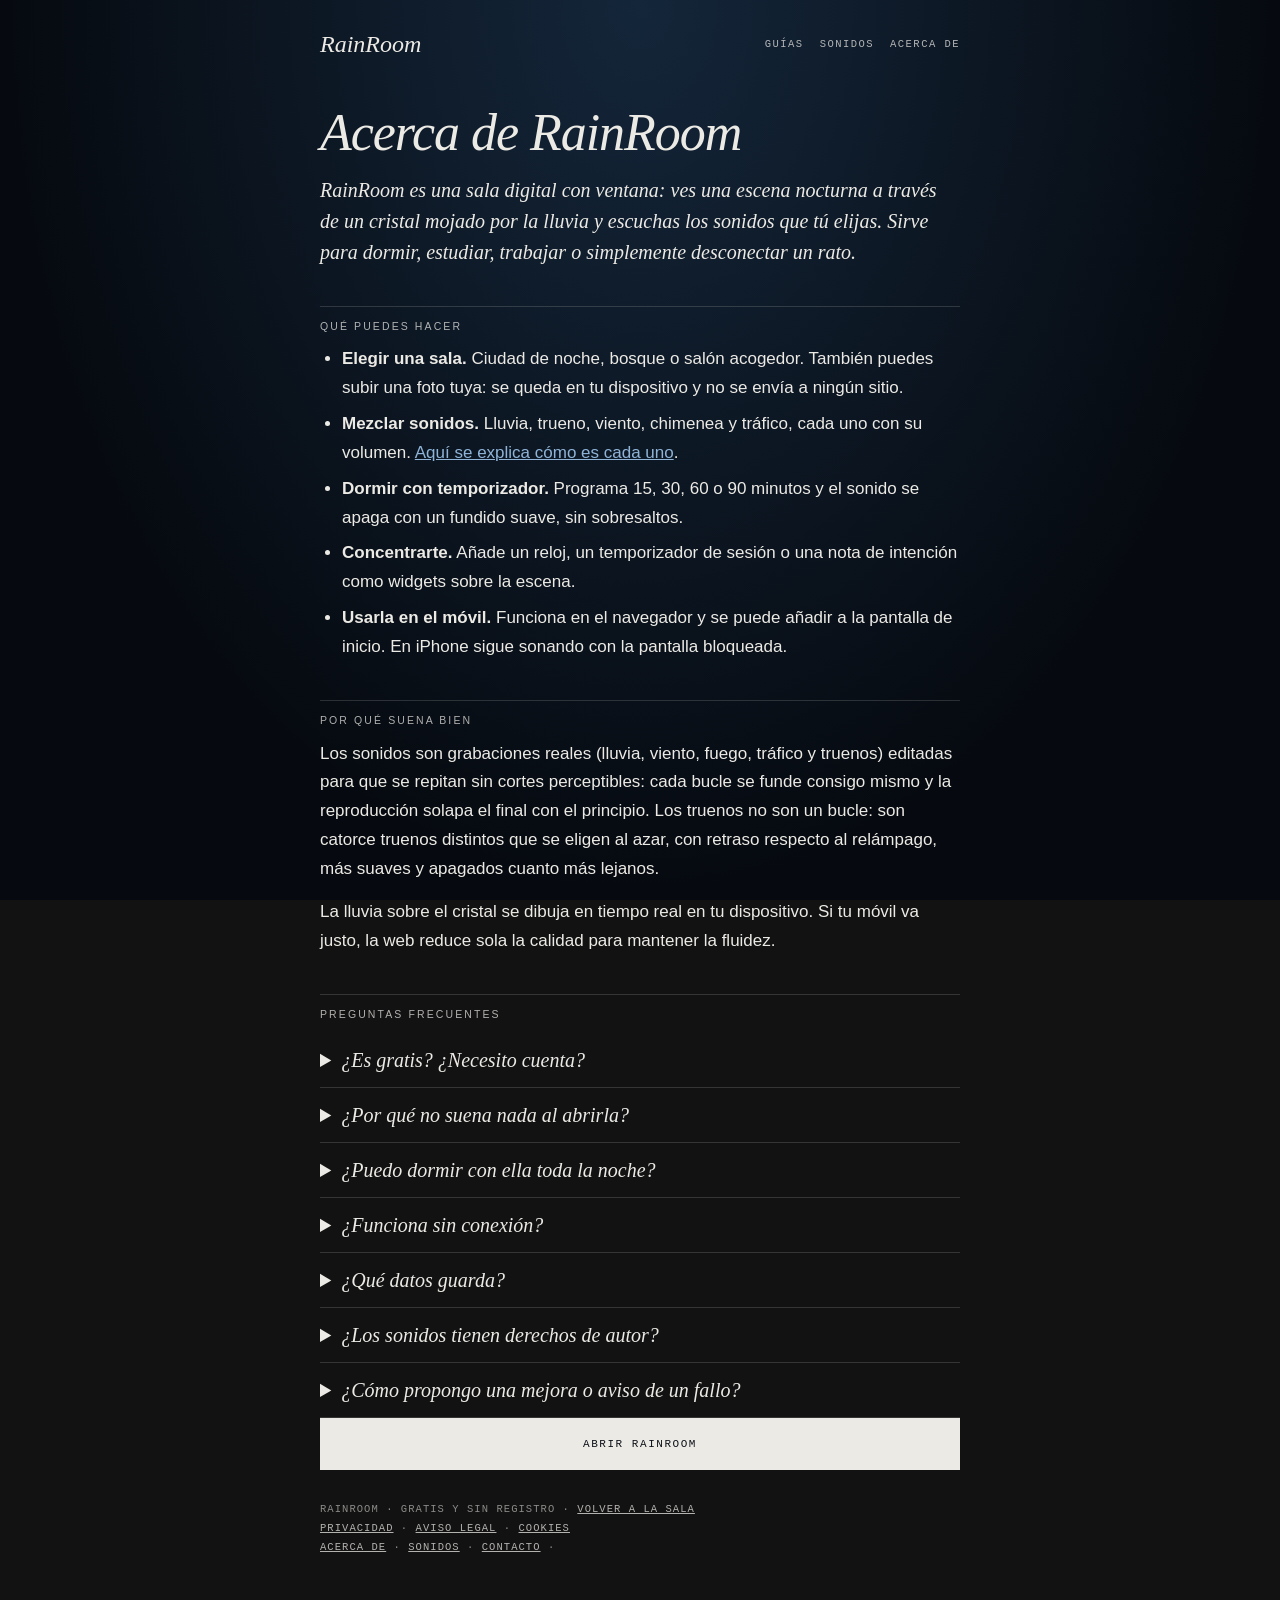
==== acerca/index.html @ 4879750f "Sonidos reales CC0, trueno por muestras y web preparada para AdSense - Audios de Freesound (CC0) com" ====
<!DOCTYPE html>
<html lang="es"><head><meta charset="UTF-8">
<meta name="viewport" content="width=device-width,initial-scale=1,viewport-fit=cover">
<meta name="theme-color" content="#060a10">
<title>Acerca de RainRoom · RainRoom</title>
<meta name="description" content="Qué es RainRoom, cómo funciona, qué incluye y respuestas a las preguntas más habituales.">
<link rel="canonical" href="https://rainrooms.vercel.app/acerca/">
<meta property="og:site_name" content="RainRoom"><meta property="og:type" content="website">
<meta property="og:title" content="Acerca de RainRoom · RainRoom"><meta property="og:description" content="Qué es RainRoom, cómo funciona, qué incluye y respuestas a las preguntas más habituales.">
<meta property="og:url" content="https://rainrooms.vercel.app/acerca/"><meta property="og:locale" content="es_ES">
<meta property="og:image" content="https://rainrooms.vercel.app/assets/og-image.png">
<meta name="twitter:card" content="summary_large_image">
<link rel="icon" href="data:image/svg+xml,%3Csvg xmlns='http://www.w3.org/2000/svg' viewBox='0 0 32 32'%3E%3Ccircle cx='16' cy='16' r='16' fill='%23060a10'/%3E%3Cpath d='M16 6c4 6 7 9 7 13a7 7 0 0 1-14 0c0-4 3-7 7-13z' fill='%239fd0ff'/%3E%3C/svg%3E">
<link rel="stylesheet" href="/guias/guias.css">
</head><body>
<header><a href="/">RainRoom</a><nav aria-label="Principal"><a href="/guias/">Guías</a><a href="/sonidos/">Sonidos</a><a href="/acerca/">Acerca de</a></nav></header>
<main>

<h1>Acerca de RainRoom</h1>
<p class="lead">RainRoom es una sala digital con ventana: ves una escena nocturna a través de un cristal mojado por la lluvia y escuchas los sonidos que tú elijas. Sirve para dormir, estudiar, trabajar o simplemente desconectar un rato.</p>
<aside class="ad" data-ad="content" hidden aria-label="Publicidad"><small>Publicidad</small><div class="adb"></div></aside>
<h2>Qué puedes hacer</h2>
<ul class="t"><li><strong>Elegir una sala.</strong> Ciudad de noche, bosque o salón acogedor. También puedes subir una foto tuya: se queda en tu dispositivo y no se envía a ningún sitio.</li>
<li><strong>Mezclar sonidos.</strong> Lluvia, trueno, viento, chimenea y tráfico, cada uno con su volumen. <a href="/sonidos/">Aquí se explica cómo es cada uno</a>.</li>
<li><strong>Dormir con temporizador.</strong> Programa 15, 30, 60 o 90 minutos y el sonido se apaga con un fundido suave, sin sobresaltos.</li>
<li><strong>Concentrarte.</strong> Añade un reloj, un temporizador de sesión o una nota de intención como widgets sobre la escena.</li>
<li><strong>Usarla en el móvil.</strong> Funciona en el navegador y se puede añadir a la pantalla de inicio. En iPhone sigue sonando con la pantalla bloqueada.</li></ul>
<h2>Por qué suena bien</h2>
<p>Los sonidos son grabaciones reales (lluvia, viento, fuego, tráfico y truenos) editadas para que se repitan sin cortes perceptibles: cada bucle se funde consigo mismo y la reproducción solapa el final con el principio. Los truenos no son un bucle: son catorce truenos distintos que se eligen al azar, con retraso respecto al relámpago, más suaves y apagados cuanto más lejanos.</p>
<p>La lluvia sobre el cristal se dibuja en tiempo real en tu dispositivo. Si tu móvil va justo, la web reduce sola la calidad para mantener la fluidez.</p>
<h2>Preguntas frecuentes</h2>
<div class="faq">
<details><summary>¿Es gratis? ¿Necesito cuenta?</summary><p>Es gratis y no hay registro ni cuentas. Para sostener el proyecto puede mostrar publicidad discreta en las páginas de texto (las guías, esta página y la de sonidos).</p></details>
<details><summary>¿Por qué no suena nada al abrirla?</summary><p>Los navegadores no permiten reproducir sonido hasta que tocas la pantalla. Toca una vez y empezará la mezcla de la sala.</p></details>
<details><summary>¿Puedo dormir con ella toda la noche?</summary><p>Sí. Puedes dejarla sonando sin límite o armar el temporizador para que se apague sola. Si la usas en el móvil, conéctalo al cargador y activa el modo noche en Ajustes para reducir el consumo.</p></details>
<details><summary>¿Funciona sin conexión?</summary><p>Una vez cargada, guarda en tu dispositivo lo necesario para volver a abrirse sin conexión.</p></details>
<details><summary>¿Qué datos guarda?</summary><p>Solo tu configuración (sala, volúmenes y widgets), en tu propio navegador. Todos los detalles están en la <a href="/legal/privacidad">política de privacidad</a>.</p></details>
<details><summary>¿Los sonidos tienen derechos de autor?</summary><p>Todas las grabaciones proceden de Freesound y están publicadas por sus autores con licencia CC0 (dominio público), que permite uso comercial sin atribución. Aun así, <a href="/sonidos/">se cita a cada autor</a>.</p></details>
<details><summary>¿Cómo propongo una mejora o aviso de un fallo?</summary><p>Escribe desde la página de <a href="/contacto/">contacto</a>.</p></details>
</div>
<aside class="ad" data-ad="content" hidden aria-label="Publicidad"><small>Publicidad</small><div class="adb"></div></aside>
<a class="cta" href="/">Abrir RainRoom</a>
</main>
<footer><p>RainRoom · Gratis y sin registro · <a href="/">Volver a la sala</a><br><a href="/legal/privacidad">Privacidad</a> · <a href="/legal/aviso-legal">Aviso legal</a> · <a href="/legal/cookies">Cookies</a><br><a href="/acerca/">Acerca de</a> · <a href="/sonidos/">Sonidos</a> · <a href="/contacto/">Contacto</a> · <a href="#" data-privacy-options hidden>Preferencias de privacidad</a></p></footer>
<script src="/js/ads.js" defer></script>
</body></html>
---- guias/guias.css ----
:root{--fg:#ECEAE5;--fg2:rgba(236,234,229,.74);--mu:rgba(236,234,229,.56);--ln:rgba(236,234,229,.16);--strong:rgba(236,234,229,.42);--ac:#8fb4d8;--glass:rgba(12,17,25,.55);
--fd:"Iowan Old Style","Palatino Linotype",Palatino,"Book Antiqua",Georgia,serif;--fu:"Helvetica Neue",Helvetica,"Segoe UI",system-ui,-apple-system,sans-serif;--fm:ui-monospace,"SF Mono",Menlo,Consolas,monospace}
*{box-sizing:border-box}
html{color-scheme:dark}
body{margin:0;min-height:100vh;background:radial-gradient(ellipse at 50% 0%,#14263a,#060a10 70%) fixed;color:var(--fg);font:17px/1.7 var(--fu);padding:env(safe-area-inset-top) env(safe-area-inset-right) env(safe-area-inset-bottom) env(safe-area-inset-left)}
a{color:var(--ac)}
a:focus-visible{outline:2px solid var(--fg);outline-offset:3px}
header,main,footer{max-width:680px;margin:0 auto;padding-left:20px;padding-right:20px}
header{display:flex;justify-content:space-between;align-items:center;padding-top:22px;padding-bottom:6px}
header a{text-decoration:none;color:var(--fg);font:italic 400 24px/1 var(--fd);padding:10px 0}
header nav a{font:500 10.5px/1 var(--fm);letter-spacing:.14em;text-transform:uppercase;color:var(--fg2)}
h1{font:italic 400 clamp(34px,8vw,52px)/1.05 var(--fd);letter-spacing:-.02em;margin:34px 0 14px}
h2{font:500 10.5px/1 var(--fu);letter-spacing:.2em;text-transform:uppercase;color:var(--fg2);margin:38px 0 14px;padding-top:14px;border-top:1px solid var(--ln)}
p{margin:0 0 14px}
.lead{font:italic 400 20px/1.55 var(--fd);color:var(--fg)}
.card{background:var(--glass);border:1px solid var(--ln);padding:22px;margin:26px 0;-webkit-backdrop-filter:blur(8px);backdrop-filter:blur(8px)}
.card h2{margin-top:0;border-top:0;padding-top:0}
.mix{list-style:none;margin:10px 0 20px;padding:0}
.mix li{display:flex;justify-content:space-between;gap:12px;padding:10px 0;border-bottom:1px solid var(--ln)}
.mix li:last-child{border-bottom:0}
.mix span{font:italic 400 18px/1.2 var(--fd)}
.mix b{font:500 12px/1.6 var(--fm);letter-spacing:.08em}
.cta{display:flex;align-items:center;justify-content:center;min-height:52px;padding:12px 22px;background:var(--fg);color:#0c1119;text-decoration:none;font:500 11px/1 var(--fm);letter-spacing:.14em;text-transform:uppercase}
.cta:hover{background:#fff}
.cta:focus-visible{outline:2px solid var(--fg);outline-offset:3px}
.note{font-size:14px;color:var(--mu)}
ol,ul.t{padding-left:22px;margin:0 0 14px}
li{margin:7px 0}
.grid{display:grid;gap:14px;margin:26px 0}
.grid a.card{display:block;text-decoration:none;color:var(--fg);margin:0}
.grid a.card:hover{border-color:var(--strong)}
.grid a.card strong{display:block;font:italic 400 24px/1.15 var(--fd);margin-bottom:6px}
.grid a.card span{color:var(--fg2);font-size:15px}
.rel{margin-top:10px}
footer{padding-top:30px;padding-bottom:44px;color:var(--mu);font:500 10.5px/1.8 var(--fm);letter-spacing:.1em;text-transform:uppercase}
mark{background:rgba(236,234,229,.2);color:var(--fg);padding:0 4px}
table{width:100%;border-collapse:collapse;margin:10px 0 18px;font-size:15px}
th,td{text-align:left;padding:10px 8px;border-bottom:1px solid var(--ln);vertical-align:top}
th{font:500 10.5px/1.4 var(--fm);letter-spacing:.12em;text-transform:uppercase;color:var(--fg2)}
td code{font:13px var(--fm)}
.upd{font:500 10.5px/1.4 var(--fm);letter-spacing:.12em;text-transform:uppercase;color:var(--mu)}
footer a{color:var(--fg2)}
.ad{margin:30px 0;border:1px solid var(--ln);background:var(--glass)}
.ad[hidden]{display:none}
.ad small{display:block;padding:8px 12px;border-bottom:1px solid var(--ln);font:500 10px/1 var(--fm);letter-spacing:.16em;text-transform:uppercase;color:var(--mu)}
.ad .adb{min-height:100px;display:flex;align-items:center;justify-content:center;overflow:hidden}
.ad .adph{padding:24px;color:var(--mu);font-size:14px;text-align:center}
.faq details{border-bottom:1px solid var(--ln);padding:14px 0}
.faq summary{cursor:pointer;font:italic 400 20px/1.3 var(--fd)}
.faq details p{margin:10px 0 0;color:var(--fg2)}
.src{font-size:14px;color:var(--mu)}
.src a{color:var(--fg2)}
footer a[hidden]{display:none}
header nav{display:flex;flex-wrap:wrap;justify-content:flex-end;gap:0 16px}
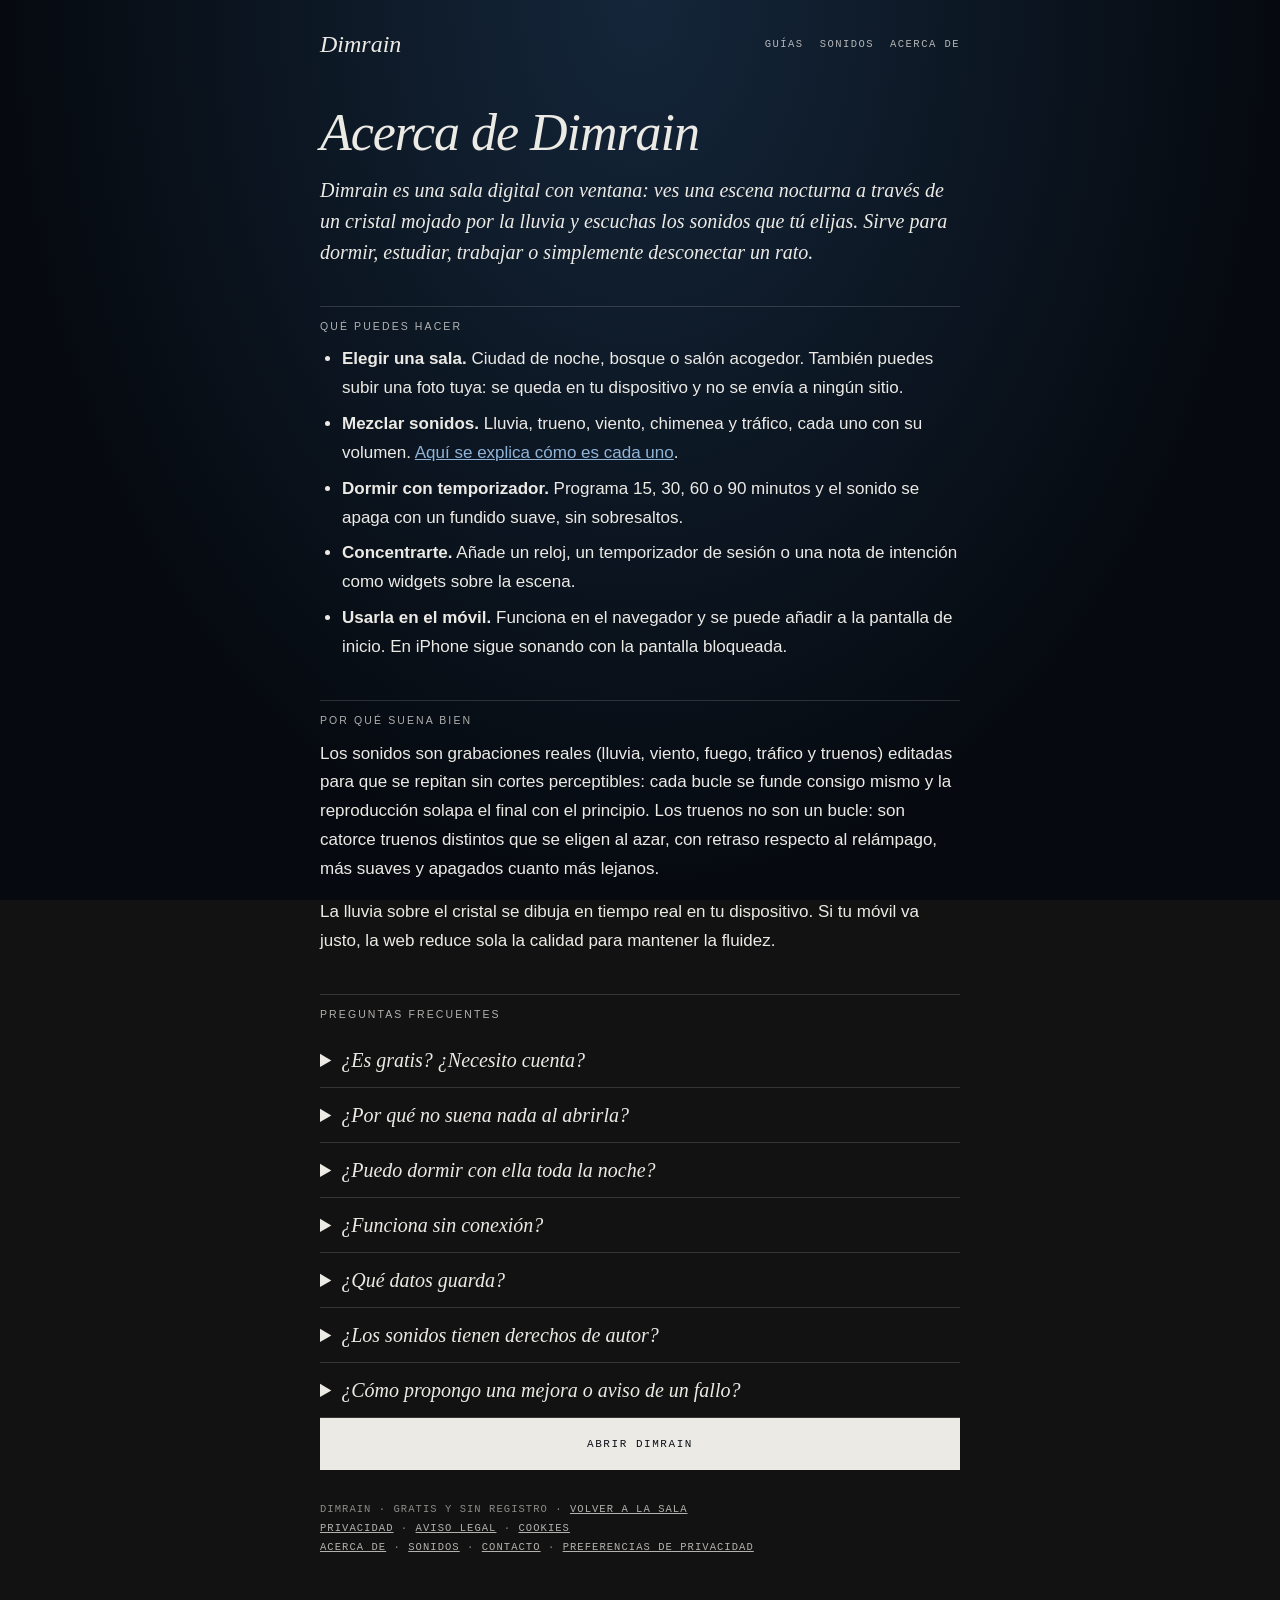
==== commit 7cda1168: "Renombra el proyecto a Dimrain (dimrain.com) y completa datos legales - Nombre RainRoom -> Dimrain e" ====
--- a/acerca/index.html
+++ b/acerca/index.html
@@ -2,22 +2,22 @@
 <html lang="es"><head><meta charset="UTF-8">
 <meta name="viewport" content="width=device-width,initial-scale=1,viewport-fit=cover">
 <meta name="theme-color" content="#060a10">
-<title>Acerca de RainRoom · RainRoom</title>
-<meta name="description" content="Qué es RainRoom, cómo funciona, qué incluye y respuestas a las preguntas más habituales.">
-<link rel="canonical" href="https://rainrooms.vercel.app/acerca/">
-<meta property="og:site_name" content="RainRoom"><meta property="og:type" content="website">
-<meta property="og:title" content="Acerca de RainRoom · RainRoom"><meta property="og:description" content="Qué es RainRoom, cómo funciona, qué incluye y respuestas a las preguntas más habituales.">
-<meta property="og:url" content="https://rainrooms.vercel.app/acerca/"><meta property="og:locale" content="es_ES">
-<meta property="og:image" content="https://rainrooms.vercel.app/assets/og-image.png">
+<title>Acerca de Dimrain · Dimrain</title>
+<meta name="description" content="Qué es Dimrain, cómo funciona, qué incluye y respuestas a las preguntas más habituales.">
+<link rel="canonical" href="https://dimrain.com/acerca/">
+<meta property="og:site_name" content="Dimrain"><meta property="og:type" content="website">
+<meta property="og:title" content="Acerca de Dimrain · Dimrain"><meta property="og:description" content="Qué es Dimrain, cómo funciona, qué incluye y respuestas a las preguntas más habituales.">
+<meta property="og:url" content="https://dimrain.com/acerca/"><meta property="og:locale" content="es_ES">
+<meta property="og:image" content="https://dimrain.com/assets/og-image.png">
 <meta name="twitter:card" content="summary_large_image">
 <link rel="icon" href="data:image/svg+xml,%3Csvg xmlns='http://www.w3.org/2000/svg' viewBox='0 0 32 32'%3E%3Ccircle cx='16' cy='16' r='16' fill='%23060a10'/%3E%3Cpath d='M16 6c4 6 7 9 7 13a7 7 0 0 1-14 0c0-4 3-7 7-13z' fill='%239fd0ff'/%3E%3C/svg%3E">
 <link rel="stylesheet" href="/guias/guias.css">
 </head><body>
-<header><a href="/">RainRoom</a><nav aria-label="Principal"><a href="/guias/">Guías</a><a href="/sonidos/">Sonidos</a><a href="/acerca/">Acerca de</a></nav></header>
+<header><a href="/">Dimrain</a><nav aria-label="Principal"><a href="/guias/">Guías</a><a href="/sonidos/">Sonidos</a><a href="/acerca/">Acerca de</a></nav></header>
 <main>
 
-<h1>Acerca de RainRoom</h1>
-<p class="lead">RainRoom es una sala digital con ventana: ves una escena nocturna a través de un cristal mojado por la lluvia y escuchas los sonidos que tú elijas. Sirve para dormir, estudiar, trabajar o simplemente desconectar un rato.</p>
+<h1>Acerca de Dimrain</h1>
+<p class="lead">Dimrain es una sala digital con ventana: ves una escena nocturna a través de un cristal mojado por la lluvia y escuchas los sonidos que tú elijas. Sirve para dormir, estudiar, trabajar o simplemente desconectar un rato.</p>
 <aside class="ad" data-ad="content" hidden aria-label="Publicidad"><small>Publicidad</small><div class="adb"></div></aside>
 <h2>Qué puedes hacer</h2>
 <ul class="t"><li><strong>Elegir una sala.</strong> Ciudad de noche, bosque o salón acogedor. También puedes subir una foto tuya: se queda en tu dispositivo y no se envía a ningún sitio.</li>
@@ -39,8 +39,8 @@
 <details><summary>¿Cómo propongo una mejora o aviso de un fallo?</summary><p>Escribe desde la página de <a href="/contacto/">contacto</a>.</p></details>
 </div>
 <aside class="ad" data-ad="content" hidden aria-label="Publicidad"><small>Publicidad</small><div class="adb"></div></aside>
-<a class="cta" href="/">Abrir RainRoom</a>
+<a class="cta" href="/">Abrir Dimrain</a>
 </main>
-<footer><p>RainRoom · Gratis y sin registro · <a href="/">Volver a la sala</a><br><a href="/legal/privacidad">Privacidad</a> · <a href="/legal/aviso-legal">Aviso legal</a> · <a href="/legal/cookies">Cookies</a><br><a href="/acerca/">Acerca de</a> · <a href="/sonidos/">Sonidos</a> · <a href="/contacto/">Contacto</a> · <a href="#" data-privacy-options hidden>Preferencias de privacidad</a></p></footer>
+<footer><p>Dimrain · Gratis y sin registro · <a href="/">Volver a la sala</a><br><a href="/legal/privacidad">Privacidad</a> · <a href="/legal/aviso-legal">Aviso legal</a> · <a href="/legal/cookies">Cookies</a><br><a href="/acerca/">Acerca de</a> · <a href="/sonidos/">Sonidos</a> · <a href="/contacto/">Contacto</a> · <a href="#" data-privacy-options hidden>Preferencias de privacidad</a></p></footer>
 <script src="/js/ads.js" defer></script>
 </body></html>
